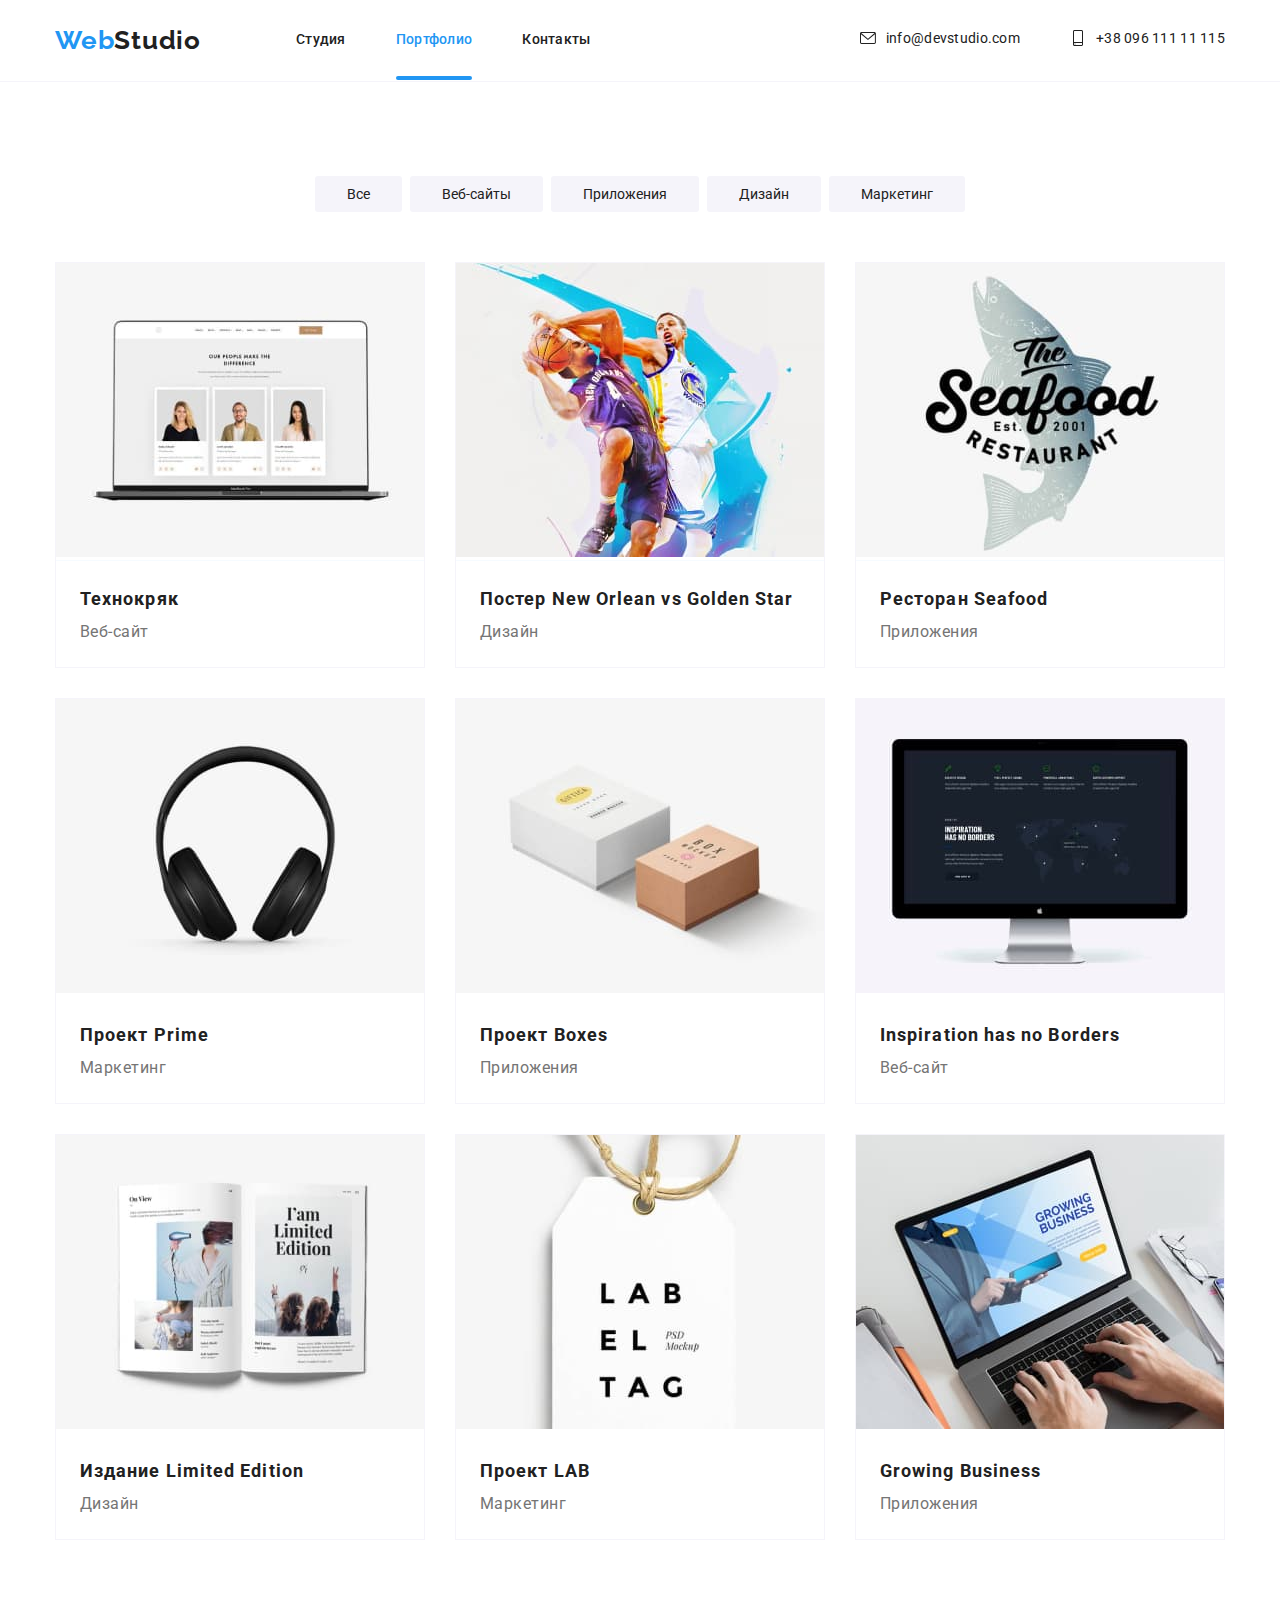
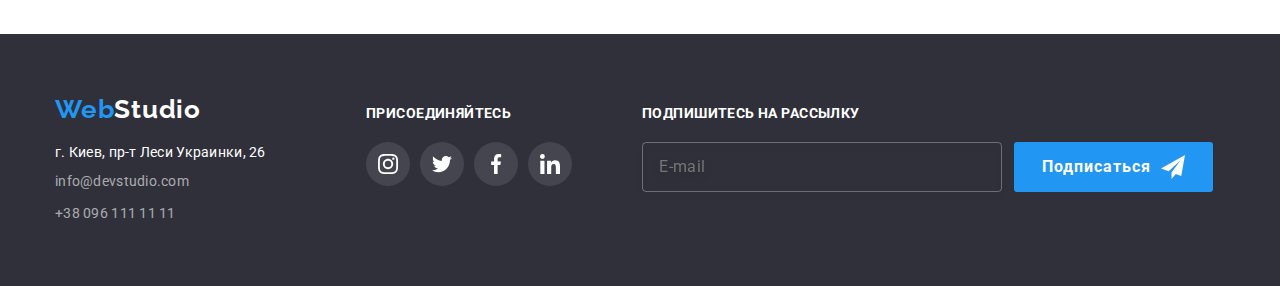
==== portfolio.html @ bee02acd "init" ====
<!DOCTYPE html>
<html lang="ru">
<head>
    <meta http-equiv="X-UA-Compatible" content="IE=edge,chrome=1">
    <meta charset="UTF-8">
    <title>Portfolio</title>
    <link href="https://fonts.googleapis.com/css2?family=Raleway:wght@700&family=Roboto:wght@400;500;700;900&display=swap"
          rel="stylesheet"
    >
    <link rel="stylesheet" href="./css/main.min.css">
</head>
<body>
<header class="header">
    <div class="container flexbox">
        <a href="index.html" class="link logo-link">
            <span class="logo"><span class="blue">Web</span>Studio</span>
        </a>
        <nav class="nav">
            <ul class="list menu">
                <li class="menu-item">
                    <a class="link menu-item-link" href="index.html">
                        Студия
                    </a>
                </li>
                <li class="menu-item active">
                    <a class="link menu-item-link" href="portfolio.html">
                        Портфолио
                    </a>
                </li>
                <li class="menu-item">
                    <a class="link menu-item-link" href="#contacts">
                        Контакты
                    </a>
                </li>
            </ul> <!-- End nav menu -->
        </nav>
        <ul class="list contacts">
            <li class="contacts-item">
                <a class="link contacts-item-link"
                   href="mailto:info@devstudio.com"
                >
                    <svg class="contact-icon">
                        <use href="./images/sprite.svg#envelope"></use>
                    </svg>
                    info@devstudio.com
                </a>
            </li>
            <li class="contacts-item">
                <a class="link contacts-item-link"
                   href="tel:+380961111111"
                >
                    <svg class="contact-icon">
                        <use href="./images/sprite.svg#smartphone"></use>
                    </svg>
                    +38 096 111 11 115
                </a>
            </li>
        </ul> <!-- End nav contacts -->
    </div>
</header>

<main class="content">
    <section class="section gallery">
        <div class="container">
            <h1 class="hidden">Gallery</h1>
            <ul class="list flexbox categories-nav">
                <li class="category-nav-item">
                    <button type="button"
                            class="btn category-nav-btn">
                        Все
                    </button>
                </li>
                <li class="category-nav-item">
                    <button type="button"
                            class="btn category-nav-btn">
                        Веб-сайты
                    </button>
                </li>
                <li class="category-nav-item">
                    <button type="button"
                            class="btn category-nav-btn">
                        Приложения
                    </button>
                </li>
                <li class="category-nav-item">
                    <button type="button"
                            class="btn category-nav-btn">
                        Дизайн
                    </button>
                </li>
                <li class="category-nav-item">
                    <button type="button"
                            class="btn category-nav-btn">
                        Маркетинг
                    </button>
                </li>
            </ul>
            <ul class="list grid category-list">
                <li class="grid-item category-card">
                    <a href="#" class="link">
                        <div class="card-thumb">
                            <img src="./images/category-1.jpg" alt="Category 1">
                            <div class="overlay">
                                <p class="category-card-description">Lorem ipsum dolor sit amet, consectetur adipisicing
                                    elit. Ad beatae consectetur consequuntur, dolore illum ipsum iusto labore,
                                    laboriosam magnam natus nulla numquam quae quisquam similique sint sunt tempore.
                                    Eos, quasi. Lorem ipsum dolor sit amet, consectetur adipisicing elit. Accusamus
                                    blanditiis deleniti ducimus eaque id illum in ipsum maiores quis quisquam.</p>
                            </div>
                        </div>
                        <div class="category-card-content">
                            <h2 class="card-title">Технокряк</h2>
                            <p class="card-category-name">Веб-сайт</p>
                        </div>
                    </a>
                </li>
                <li class="grid-item category-card">
                    <a href="#" class="link">
                        <div class="card-thumb">
                            <img src="./images/category-2.jpg" alt="Category 2">
                            <div class="overlay">
                                <p class="category-card-description">Lorem ipsum dolor sit amet, consectetur adipisicing
                                    elit. Ad beatae consectetur consequuntur, dolore illum ipsum iusto labore,
                                    laboriosam magnam natus nulla numquam quae quisquam similique sint sunt tempore.
                                    Eos, quasi. Lorem ipsum dolor sit amet, consectetur adipisicing elit. Accusamus
                                    blanditiis deleniti ducimus eaque id illum in ipsum maiores quis quisquam.</p>
                            </div>
                        </div>
                        <div class="category-card-content">
                            <h2 class="card-title">Постер New Orlean vs Golden Star</h2>
                            <p class="card-category-name">Дизайн</p>
                        </div>
                    </a>
                </li>
                <li class="grid-item category-card">
                    <a href="#" class="link">
                        <div class="card-thumb">
                            <img src="./images/category-3.jpg" alt="Category 3">
                            <div class="overlay">
                                <p class="category-card-description">Lorem ipsum dolor sit amet, consectetur adipisicing
                                    elit. Ad beatae consectetur consequuntur, dolore illum ipsum iusto labore,
                                    laboriosam magnam natus nulla numquam quae quisquam similique sint sunt tempore.
                                    Eos, quasi. Lorem ipsum dolor sit amet, consectetur adipisicing elit. Accusamus
                                    blanditiis deleniti ducimus eaque id illum in ipsum maiores quis quisquam.</p>
                            </div>
                        </div>
                        <div class="category-card-content">
                            <h2 class="card-title">Ресторан Seafood</h2>
                            <p class="card-category-name">Приложения</p>
                        </div>
                    </a>
                </li>
                <li class="grid-item category-card">
                    <a href="#" class="link">
                        <div class="card-thumb">
                            <img src="./images/category-4.jpg" alt="Category 4">
                            <div class="overlay">
                                <p class="category-card-description">Lorem ipsum dolor sit amet, consectetur adipisicing
                                    elit. Ad beatae consectetur consequuntur, dolore illum ipsum iusto labore,
                                    laboriosam magnam natus nulla numquam quae quisquam similique sint sunt tempore.
                                    Eos, quasi. Lorem ipsum dolor sit amet, consectetur adipisicing elit. Accusamus
                                    blanditiis deleniti ducimus eaque id illum in ipsum maiores quis quisquam.</p>
                            </div>
                        </div>
                        <div class="category-card-content">
                            <h2 class="card-title">Проект Prime</h2>
                            <p class="card-category-name">Маркетинг</p>
                        </div>
                    </a>
                </li>
                <li class="grid-item category-card">
                    <a href="#" class="link">
                        <div class="card-thumb">
                            <img src="./images/category-5.jpg" alt="Category 5">
                            <div class="overlay">
                                <p class="category-card-description">Lorem ipsum dolor sit amet, consectetur adipisicing
                                    elit. Ad beatae consectetur consequuntur, dolore illum ipsum iusto labore,
                                    laboriosam magnam natus nulla numquam quae quisquam similique sint sunt tempore.
                                    Eos, quasi. Lorem ipsum dolor sit amet, consectetur adipisicing elit. Accusamus
                                    blanditiis deleniti ducimus eaque id illum in ipsum maiores quis quisquam.</p>
                            </div>
                        </div>
                        <div class="category-card-content">
                            <h2 class="card-title">Проект Boxes</h2>
                            <p class="card-category-name">Приложения</p>
                        </div>
                    </a>
                </li>
                <li class="grid-item category-card">
                    <a href="#" class="link">
                        <div class="card-thumb">
                            <img src="./images/category-6.jpg" alt="Category 6">
                            <div class="overlay">
                                <p class="category-card-description">Lorem ipsum dolor sit amet, consectetur adipisicing
                                    elit. Ad beatae consectetur consequuntur, dolore illum ipsum iusto labore,
                                    laboriosam magnam natus nulla numquam quae quisquam similique sint sunt tempore.
                                    Eos, quasi. Lorem ipsum dolor sit amet, consectetur adipisicing elit. Accusamus
                                    blanditiis deleniti ducimus eaque id illum in ipsum maiores quis quisquam.</p>
                            </div>
                        </div>
                        <div class="category-card-content">
                            <h2 class="card-title">Inspiration has no Borders</h2>
                            <p class="card-category-name">Веб-сайт</p>
                        </div>
                    </a>
                </li>
                <li class="grid-item category-card">
                    <a href="#" class="link">
                        <div class="card-thumb">
                            <img src="./images/category-7.jpg" alt="Category 7">
                            <div class="overlay">
                                <p class="category-card-description">Lorem ipsum dolor sit amet, consectetur adipisicing
                                    elit. Ad beatae consectetur consequuntur, dolore illum ipsum iusto labore,
                                    laboriosam magnam natus nulla numquam quae quisquam similique sint sunt tempore.
                                    Eos, quasi. Lorem ipsum dolor sit amet, consectetur adipisicing elit. Accusamus
                                    blanditiis deleniti ducimus eaque id illum in ipsum maiores quis quisquam.</p>
                            </div>
                        </div>
                        <div class="category-card-content">
                            <h2 class="card-title">Издание Limited Edition</h2>
                            <p class="card-category-name">Дизайн</p>
                        </div>
                    </a>
                </li>
                <li class="grid-item category-card">
                    <a href="#" class="link">
                        <div class="card-thumb">
                            <img src="./images/category-8.jpg" alt="Category 8">
                            <div class="overlay">
                                <p class="category-card-description">Lorem ipsum dolor sit amet, consectetur adipisicing
                                    elit. Ad beatae consectetur consequuntur, dolore illum ipsum iusto labore,
                                    laboriosam magnam natus nulla numquam quae quisquam similique sint sunt tempore.
                                    Eos, quasi. Lorem ipsum dolor sit amet, consectetur adipisicing elit. Accusamus
                                    blanditiis deleniti ducimus eaque id illum in ipsum maiores quis quisquam.</p>
                            </div>
                        </div>
                        <div class="category-card-content">
                            <h2 class="card-title">Проект LAB</h2>
                            <p class="card-category-name">Маркетинг</p>
                        </div>
                    </a>
                </li>
                <li class="grid-item category-card">
                    <a href="#" class="link">
                        <div class="card-thumb">
                            <img src="./images/category-9.jpg" alt="Category 9">
                            <div class="overlay">
                                <p class="category-card-description">Lorem ipsum dolor sit amet, consectetur adipisicing
                                    elit. Ad beatae consectetur consequuntur, dolore illum ipsum iusto labore,
                                    laboriosam magnam natus nulla numquam quae quisquam similique sint sunt tempore.
                                    Eos, quasi. Lorem ipsum dolor sit amet, consectetur adipisicing elit. Accusamus
                                    blanditiis deleniti ducimus eaque id illum in ipsum maiores quis quisquam.</p>
                            </div>
                        </div>
                        <div class="category-card-content">
                            <h2 class="card-title">Growing Business</h2>
                            <p class="card-category-name">Приложения</p>
                        </div>
                    </a>
                </li>
            </ul>
        </div>
    </section>
</main>

<footer class="footer">
    <div class="container">
        <ul class="list footer-blocks">
            <li class="footer-block-item">
                <a href="index.html" class="link logo-link">
                    <span class="logo"><span class="blue">Web</span>Studio</span>
                </a>
                <address class="contacts-info" id="contacts">
                    <p class="contact-info-address">
                        <a class="link" target="_blank" href="https://goo.gl/maps/kAQHQV87yM3aP56k6">г. Киев, пр-т Леси
                            Украинки, 26</a></p>
                    <ul class="list contacts">
                        <li class="contacts-item">
                            <a class="link contacts-item-link"
                               href="mailto:info@devstudio.com"
                            >
                                info@devstudio.com
                            </a>
                        </li>
                        <li class="contacts-item">
                            <a class="link contacts-item-link"
                               href="tel:+380961111111"
                            >
                                +38 096 111 11 11
                            </a>
                        </li>
                    </ul>
                </address>
            </li>
            <li class="footer-block-item">
                <h2 class="footer-social-title">Присоединяйтесь</h2>
                <ul class="list socials">
                    <li class="social-item">
                        <a class="link social-link"
                           href="https://www.instagram.com/"
                           target="_blank">
                            <svg class="social-icon">
                                <use href="./images/sprite.svg#instagram"></use>
                            </svg>
                        </a>
                    </li>
                    <li class="social-item">
                        <a class="link social-link"
                           href="https://twitter.com/"
                           target="_blank">
                            <svg class="social-icon">
                                <use href="./images/sprite.svg#twitter"></use>
                            </svg>
                        </a>
                    </li>
                    <li class="social-item">
                        <a class="link social-link"
                           href="https://www.facebook.com/"
                           target="_blank">
                            <svg class="social-icon">
                                <use href="./images/sprite.svg#facebook"></use>
                            </svg>
                        </a>
                    </li>
                    <li class="social-item">
                        <a class="link social-link"
                           href="http://linkedin.com/"
                           target="_blank">
                            <svg class="social-icon">
                                <use href="./images/sprite.svg#linkedin"></use>
                            </svg>
                        </a>
                    </li>
                </ul>
            </li>
            <li class="footer-block-item">
                <h2 class="footer-social-title">Подпишитесь на рассылку</h2>
                <form class="subscribe-form flexbox">
                    <input type="email"
                           name="email"
                           placeholder="E-mail"
                           class="input"
                    >
                    <button type="submit" class="btn flexbox subscribe-btn">
                        <span class="btn-label">Подписаться</span>
                        <svg class="btn-icon">
                            <use href="./images/sprite.svg#send"></use>
                        </svg>
                    </button>
                </form>
            </li>
        </ul>
    </div>
</footer>
<script src="./js/modal.js"></script>
</body>
</html>
---- css/main.min.css ----
/*! modern-normalize v1.0.0 | MIT License | https://github.com/sindresorhus/modern-normalize */*,*::before,*::after{box-sizing:border-box}:root{-moz-tab-size:4;tab-size:4}html{line-height:1.15;-webkit-text-size-adjust:100%}body{margin:0}body{font-family:system-ui,-apple-system,"Segoe UI",Roboto,Helvetica,Arial,sans-serif,"Apple Color Emoji","Segoe UI Emoji"}hr{height:0;color:inherit}abbr[title]{text-decoration:underline dotted}b,strong{font-weight:bolder}code,kbd,samp,pre{font-family:ui-monospace,SFMono-Regular,Consolas,"Liberation Mono",Menlo,monospace;font-size:1em}small{font-size:80%}sub,sup{font-size:75%;line-height:0;position:relative;vertical-align:baseline}sub{bottom:-0.25em}sup{top:-0.5em}table{text-indent:0;border-color:inherit}button,input,optgroup,select,textarea{font-family:inherit;font-size:100%;line-height:1.15;margin:0}button,select{text-transform:none}button,[type=button],[type=reset],[type=submit]{-webkit-appearance:button}::-moz-focus-inner{border-style:none;padding:0}:-moz-focusring{outline:1px dotted ButtonText}:-moz-ui-invalid{box-shadow:none}legend{padding:0}progress{vertical-align:baseline}::-webkit-inner-spin-button,::-webkit-outer-spin-button{height:auto}[type=search]{-webkit-appearance:textfield;outline-offset:-2px}::-webkit-search-decoration{-webkit-appearance:none}::-webkit-file-upload-button{-webkit-appearance:button;font:inherit}summary{display:list-item}:focus{outline:transparent}body{font-family:"Roboto",sans-serif;font-size:14px;font-weight:400;letter-spacing:.02em;line-height:1.14;color:#212121;background-color:#fff}p{color:#757575;margin:0}h1,h2,h3,p{padding-top:0;margin:0}h3{font-weight:500;font-size:16px;line-height:1.19}.container{width:1200px;margin:0 auto;padding:0 15px}.flexbox{display:flex;align-items:center}.list{list-style:none;margin:0;padding:0}.hidden{position:absolute !important;clip:rect(1px 1px 1px 1px);clip:rect(1px, 1px, 1px, 1px);padding:0 !important;border:0 !important;height:1px !important;width:1px !important;overflow:hidden}.grid{display:flex;flex-wrap:wrap;margin-left:-30px;margin-top:-30px}.grid-item{margin-left:30px;margin-top:30px}.link{color:inherit;text-decoration:none;transition:color 250ms cubic-bezier(0.4, 0, 0.2, 1),background-color 250ms cubic-bezier(0.4, 0, 0.2, 1),border 250ms cubic-bezier(0.4, 0, 0.2, 1)}.link:hover,.link:focus,.blue{color:#2196f3}.btn{color:#fff;background-color:#2196f3;border:none;border-radius:3px;cursor:pointer;padding:10px 32px;transition:color 250ms cubic-bezier(0.4, 0, 0.2, 1),background-color 250ms cubic-bezier(0.4, 0, 0.2, 1)}.btn:hover,.btn:focus{color:#2196f3;background-color:#fff}.section{padding:94px 0}.section-title{font-weight:700;font-size:36px;line-height:1.7;text-align:center;margin-bottom:50px}.header{padding:25px 0;border-bottom:1px solid #f5f4fa}.header .contacts{display:inline-flex}.contacts-item:not(:last-child){margin-right:50px}.contacts-item-link{display:inline-flex;align-items:center}.contact-icon{width:16px;height:16px;margin-right:10px;fill:currentColor}.nav{margin-right:auto}.menu{display:inline-flex}.menu-item:not(:last-child){margin-right:50px}.menu-item .menu-item-link{font-weight:500}.menu-item.active .menu-item-link,.menu-item .menu-item-link:hover,.menu-item .menu-item-link:focus{color:#2196f3}.menu-item.active{position:relative}.menu-item.active:after{content:"";width:100%;height:4px;border-radius:2px;background-color:#2196f3;position:absolute;bottom:-32px;left:0}.socials{display:inline-flex;justify-content:center}.social-link{width:44px;height:44px;display:inline-flex;border-radius:50%;color:#afb1b8}.social-link:hover,.social-link:focus{background-color:#2196f3;color:#fff}.social-item:not(:last-child){margin-right:10px}.social-icon{width:20px;height:20px;margin:auto;fill:currentColor}.blue{color:#2196f3;transition:color 250ms cubic-bezier(0.4, 0, 0.2, 1)}.logo-link{font-family:"Raleway",sans-serif;font-weight:bold;font-size:26px;line-height:1.19;letter-spacing:.03em;margin-right:95px}.logo-link:hover .blue,.logo-link:focus .blue{color:#212121}.intro{background:#2f303a;background-image:linear-gradient(rgba(47, 48, 58, 0.4), rgba(47, 48, 58, 0.4)),url("../images/bg-intro.jpg");background-position:center;background-repeat:no-repeat;background-size:cover}.intro-content{width:700px;text-align:center;margin:0 auto;padding:200px 0}.intro-title{font-weight:900;font-size:44px;line-height:1.36;color:#fff;text-align:center;letter-spacing:.06em;text-transform:uppercase}.intro-btn{font-weight:700;font-size:16px;line-height:1.87;text-align:center;letter-spacing:.06em}.gains{padding-bottom:0}.gain-title{text-transform:uppercase;margin-bottom:10px}.gain-description{line-height:1.71;letter-spacing:.03em}.gain-item{width:calc(100% / 4 - 30px)}.gain-icon-thumb{display:flex;margin-right:10px;height:120px;background-color:#f5f4fa;border-radius:4px;margin-bottom:30px}.gain-icon{width:70px;height:70px;margin:auto}.service-item{width:calc(100% / 3 - 30px)}.service-item__link{position:relative;display:inline-flex}.service-description{font-size:14px;line-height:1.14;text-align:center;letter-spacing:.03em;text-transform:uppercase;font-weight:700;padding:27px 0;position:absolute;bottom:0;left:0;width:100%;background-color:rgba(47,48,58,.8);color:#fff}.team{background-color:#f5f4fa}.team-item-description{font-size:16px;margin-bottom:16px}.team-item{width:calc(100% / 4 - 30px);text-align:center;background-color:#fff;border-radius:0 0 4px 4px;display:flex;flex-direction:column;justify-content:space-between;box-shadow:0 1px 3px rgba(0,0,0,.12),0 1px 1px rgba(0,0,0,.14),0 2px 1px rgba(0,0,0,.2)}.team .team-item-name{margin-bottom:10px}.team .team-item-content{padding:30px 0}.category-nav-btn{color:#212121;background-color:#f5f4fa}.category-nav-btn:hover,.category-nav-btn:focus{color:#fff;background-color:#2196f3}.category-card{width:calc(100% / 3 - 30px);border:1px solid #f5f4fa;display:flex;flex-direction:column;justify-content:flex-end;transition:box-shadow 250ms cubic-bezier(0.4, 0, 0.2, 1)}.category-card:hover,.category-card:focus{box-shadow:0 1px 1px rgba(0,0,0,.12),0 4px 4px rgba(0,0,0,.06),1px 4px 6px rgba(0,0,0,.16)}.category-card:hover .overlay,.category-card:focus .overlay{transform:translateY(0)}.card-title{font-size:18px;line-height:2;letter-spacing:.06em}.card-category-name{font-size:16px;line-height:1.87;letter-spacing:.03em}.categories-nav{margin-bottom:50px;justify-content:center}.category-nav-item:not(:last-child){margin-right:8px}.category-card-content{padding:20px 24px}.card-thumb{position:relative;overflow:hidden}.overlay{position:absolute;top:0;left:0;width:100%;height:100%;background-color:rgba(33,150,243,.9);padding:63px 24px;transform:translateY(100%);transition:transform 250ms cubic-bezier(0.4, 0, 0.2, 1)}.category-card-description{width:100%;height:100%;font-size:18px;line-height:1.56;letter-spacing:.03em;color:#fff;overflow:hidden}.client-item{width:calc(100% / 6 - 30px)}.client-item-link{border:1px solid #afb1b8;border-radius:4px;display:flex;height:90px;padding:20px 0;color:#afb1b8}.client-item-link:hover,.client-item-link:focus{border-color:#2196f3}.client-icon{fill:currentColor}.footer{color:#fff;background-color:#2f303a;padding:60px 0}.footer-blocks{display:flex}.footer-block-item:not(:last-child){margin-right:70px}.footer-social-title{font-weight:700;font-size:14px;line-height:1.14;letter-spacing:.03em;text-transform:uppercase;margin-bottom:20px;margin-top:12px}.footer .logo-link{margin-bottom:20px;display:inline-block}.footer .contact-info-address{color:inherit;margin-bottom:9px}.footer .contacts-item:not(:last-child){margin-bottom:9px}.footer .logo-link:hover .blue,.footer .logo-link:focus .blue{color:#fff}.footer .social-link{color:#fff;background-color:rgba(255,255,255,.1)}.footer .social-link:hover,.footer .social-link:focus{background-color:#2196f3}.footer .contacts-item-link{line-height:1.71;color:rgba(255,255,255,.6)}.footer .contacts-item-link:hover,.footer .contacts-item-link:focus{color:#2196f3}.contacts-info{font-style:normal}.backdrop{position:fixed;top:0;left:0;width:100%;height:100%;background-color:rgba(0,0,0,.2);transition:opacity 250ms}.backdrop.is-hidden{opacity:0;pointer-events:none}.backdrop.is-hidden .modal{transform:translate(-50%, -50%) scale(0.8)}.modal{position:absolute;top:50%;left:50%;transform:translate(-50%, -50%) scale(1);min-width:530px;min-height:580px;background-color:#fff;box-shadow:0 1px 3px rgba(0,0,0,.12),0 1px 1px rgba(0,0,0,.14),0 2px 1px rgba(0,0,0,.2);border-radius:4px;transition:transform 250ms cubic-bezier(0.4, 0, 0.2, 1)}.modal-close{display:flex;position:absolute;top:8px;right:8px;width:30px;height:30px;border-radius:50%;background-color:transparent;border:1px solid #afb1b8;cursor:pointer;color:#000;transition:color 250ms cubic-bezier(0.4, 0, 0.2, 1),background-color 250ms cubic-bezier(0.4, 0, 0.2, 1)}.modal-close:hover,.modal-close:focus{color:#fff;background-color:#2196f3}.icon-close{margin:auto;width:11px;height:11px;fill:currentColor}.btn-icon{fill:currentColor;width:24px;height:24px;margin-left:10px;font-size:16px;line-height:11.25;letter-spacing:.03em}.subscribe-form .input{width:360px;height:50px;padding:15px 16px;background-color:transparent;color:#fff;font-size:16px;line-height:1.25;letter-spacing:.03em;border:1px solid rgba(255,255,255,.3);filter:drop-shadow(0px 4px 4px rgba(0, 0, 0, 0.15));border-radius:4px}.subscribe-btn{padding:13px 28px;height:50px;margin-left:12px;font-size:16px;line-height:1.87;font-weight:700;letter-spacing:.06em}.input{transition:border 250ms cubic-bezier(0.4, 0, 0.2, 1)}.input:focus{border-color:#2196f3;border-radius:4px}.modal-body{padding:40px}.modal-title{font-weight:700;font-size:20px;line-height:1.15;text-align:center;letter-spacing:.03em;margin-bottom:12px}.field{display:flex;flex-direction:column;margin-bottom:10px}.input-icon-block{position:relative}.field-label{font-size:12px;line-height:1.16;letter-spacing:.01em;margin-bottom:4px}.field-input{font-size:14px;line-height:1.14;letter-spacing:.01em;border:1px solid rgba(33,33,33,.2);border-radius:4px;padding:12px 11px 12px 30px;height:40px;width:100%}.field-input:focus{border-color:#2196f3}.field-input:focus+.field-icon{fill:#2196f3}.field-icon{width:18px;height:18px;position:absolute;left:12px;top:50%;transform:translateY(-50%)}.field-textarea{width:100%;resize:none;height:120px;padding:16px 12px}.field-textarea::placeholder{font-size:12px;line-height:1.16;letter-spacing:.01em;color:rgba(117,117,117,.5)}.field-agree{flex-direction:row;align-items:center;justify-content:center;margin-bottom:40px}.field-checkbox{position:absolute;-webkit-appearance:none;-moz-appearance:none;appearance:none}.field-checkbox:checked+.check_box{background:url("../images/icon_check.svg");border:none}.field-checkbox:focus+.check_box{border-color:#2196f3}.field-checkbox:focus:checked+.check_box{border:2px solid #212121;background-origin:border-box}.check_box{width:16px;height:15px;border:2px solid #212121;border-radius:2px;margin-right:8px}.field-agree .field-label{margin:0;font-size:14px;line-height:1.71;letter-spacing:.03em}.link-agree{color:#2196f3;text-decoration:underline}.link-agree:hover,.link-agree:focus{color:#212121}.center{display:flex;justify-content:center}.btn-offer{box-shadow:0 4px 4px rgba(0,0,0,.15);border:1px solid #2196f3}/*# sourceMappingURL=main.min.css.map */
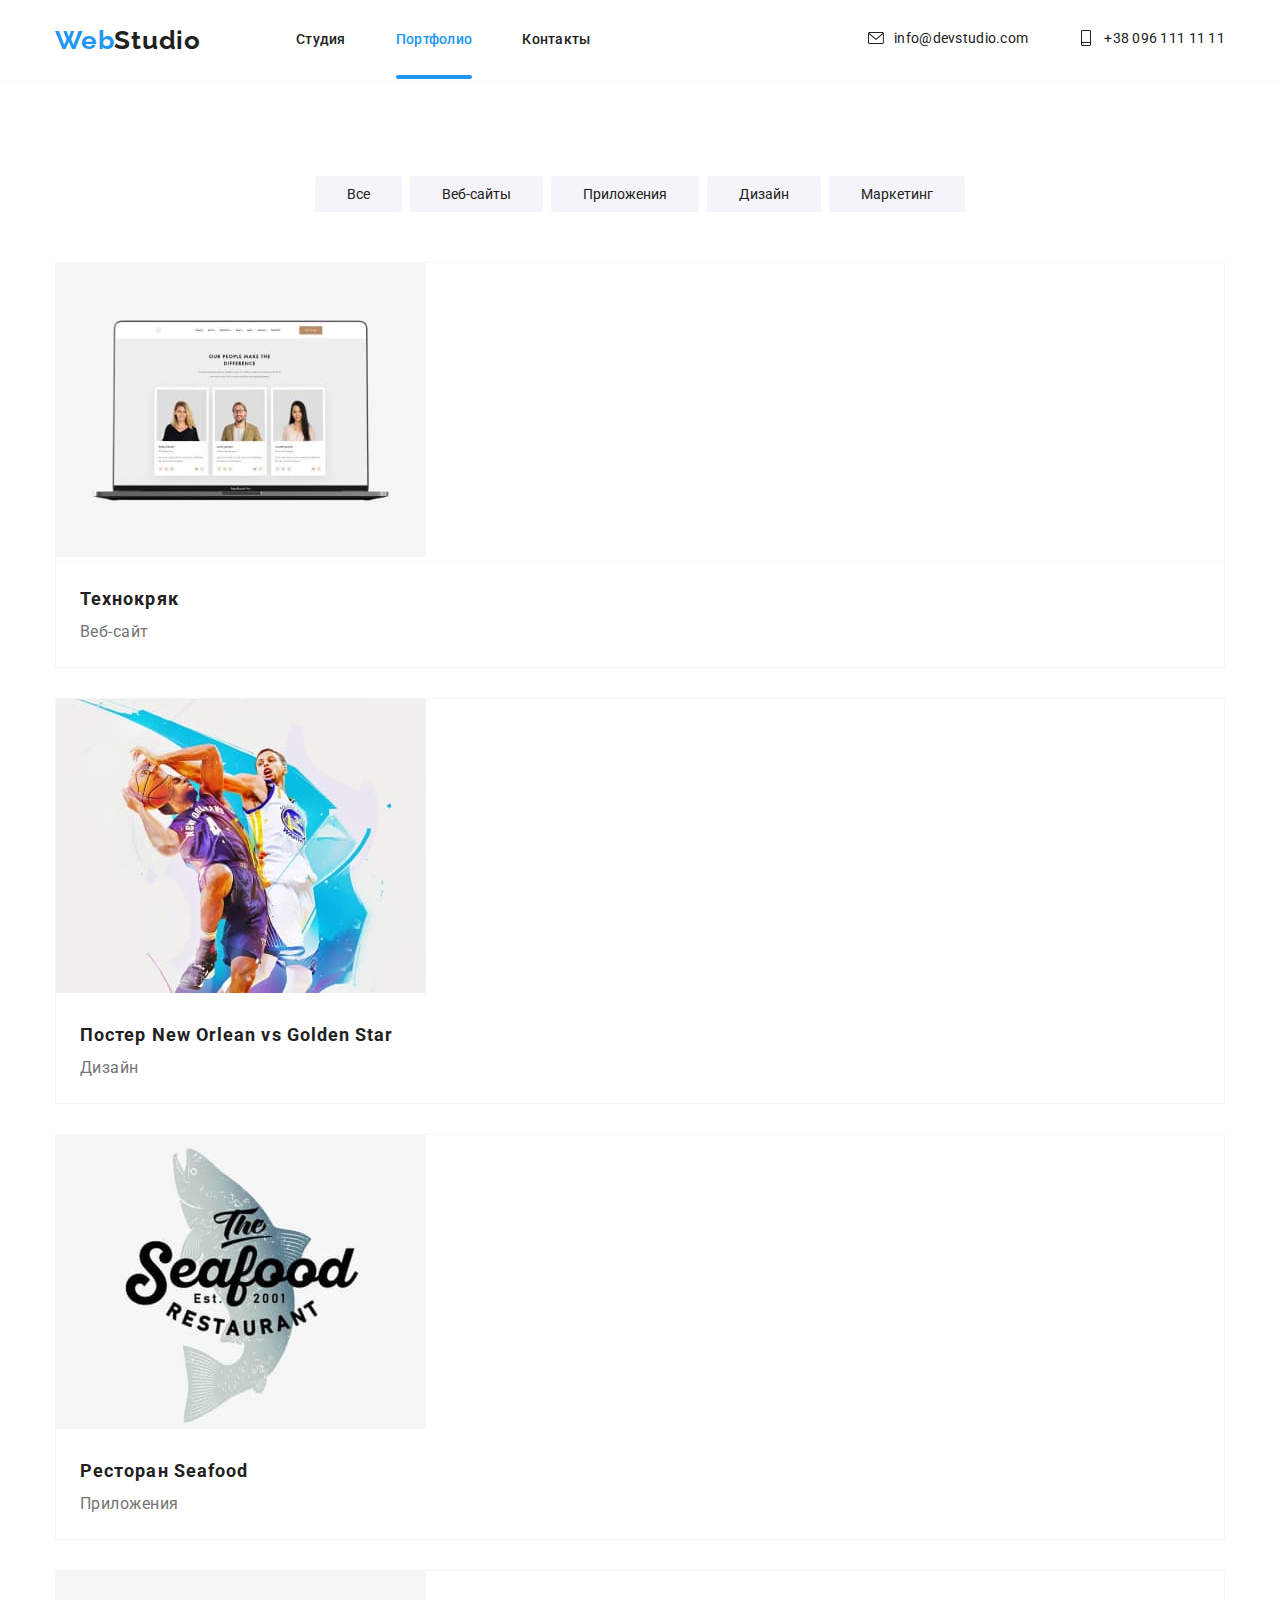
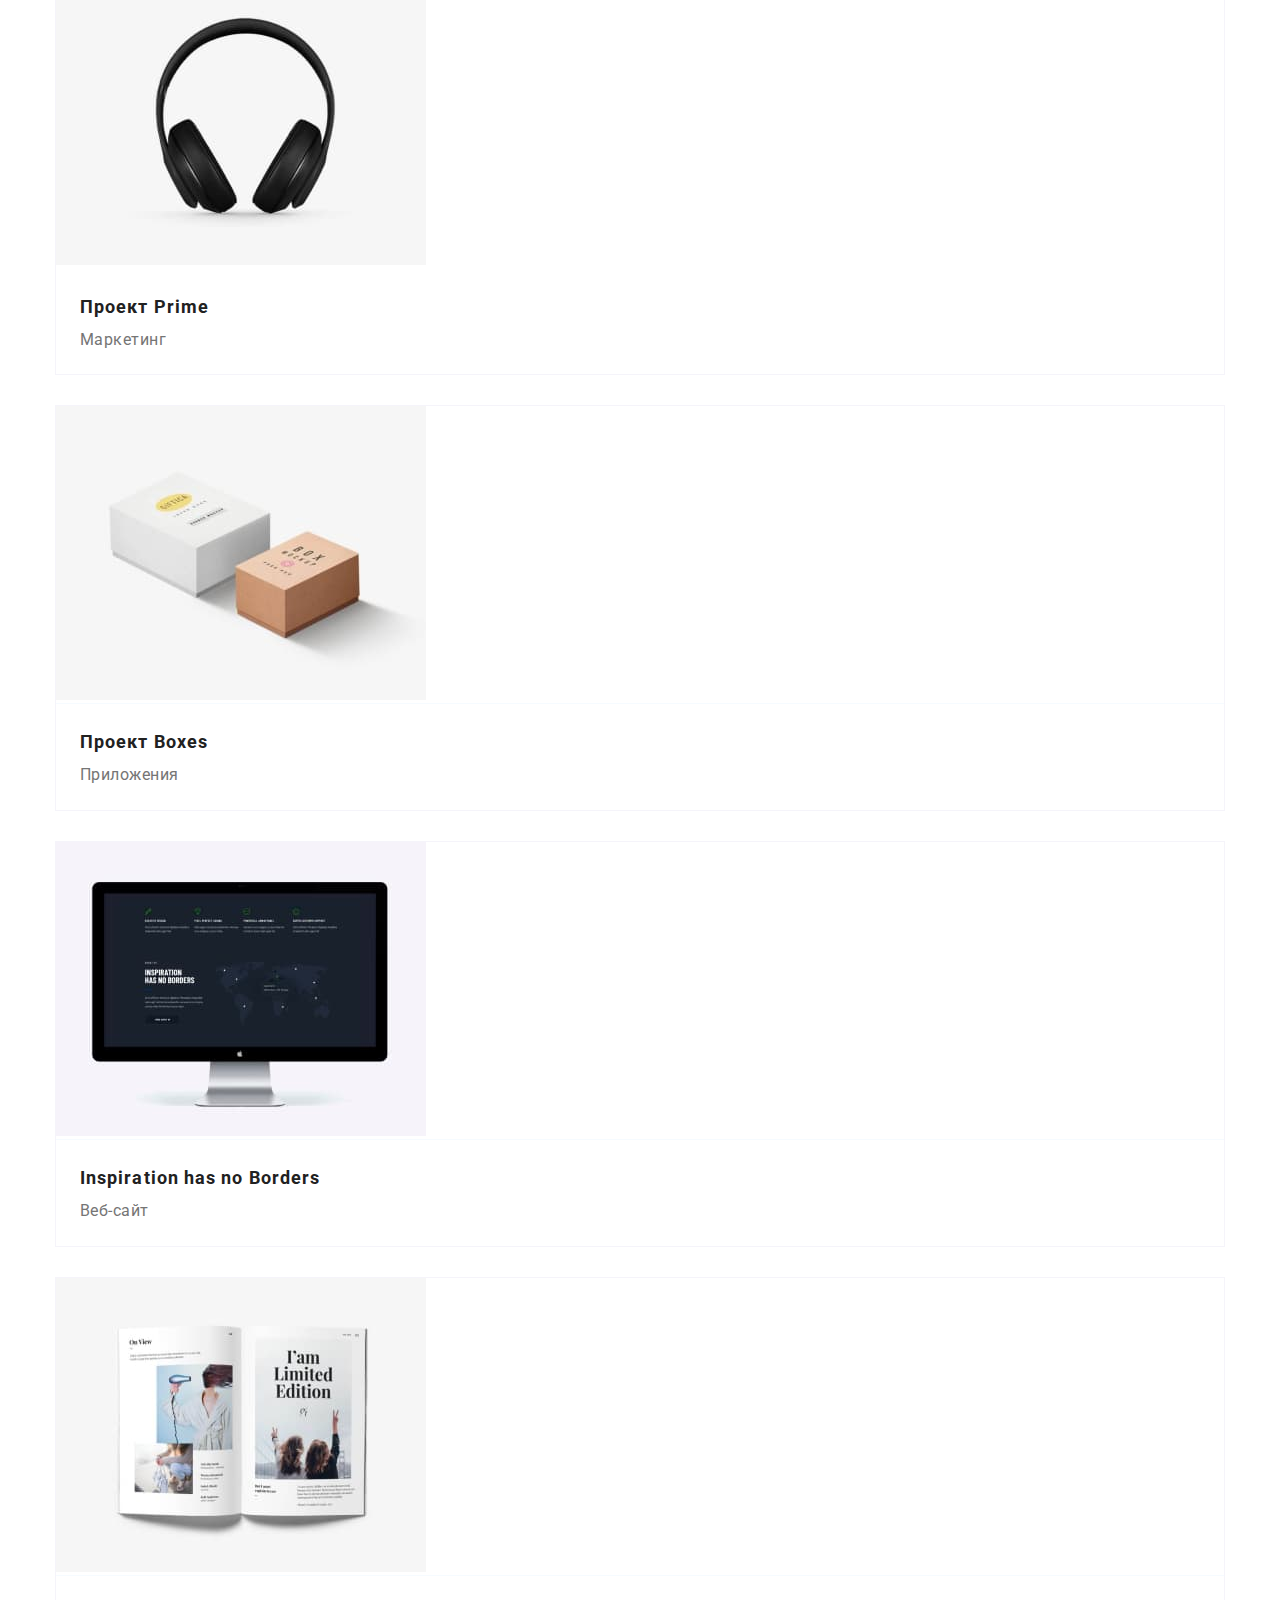
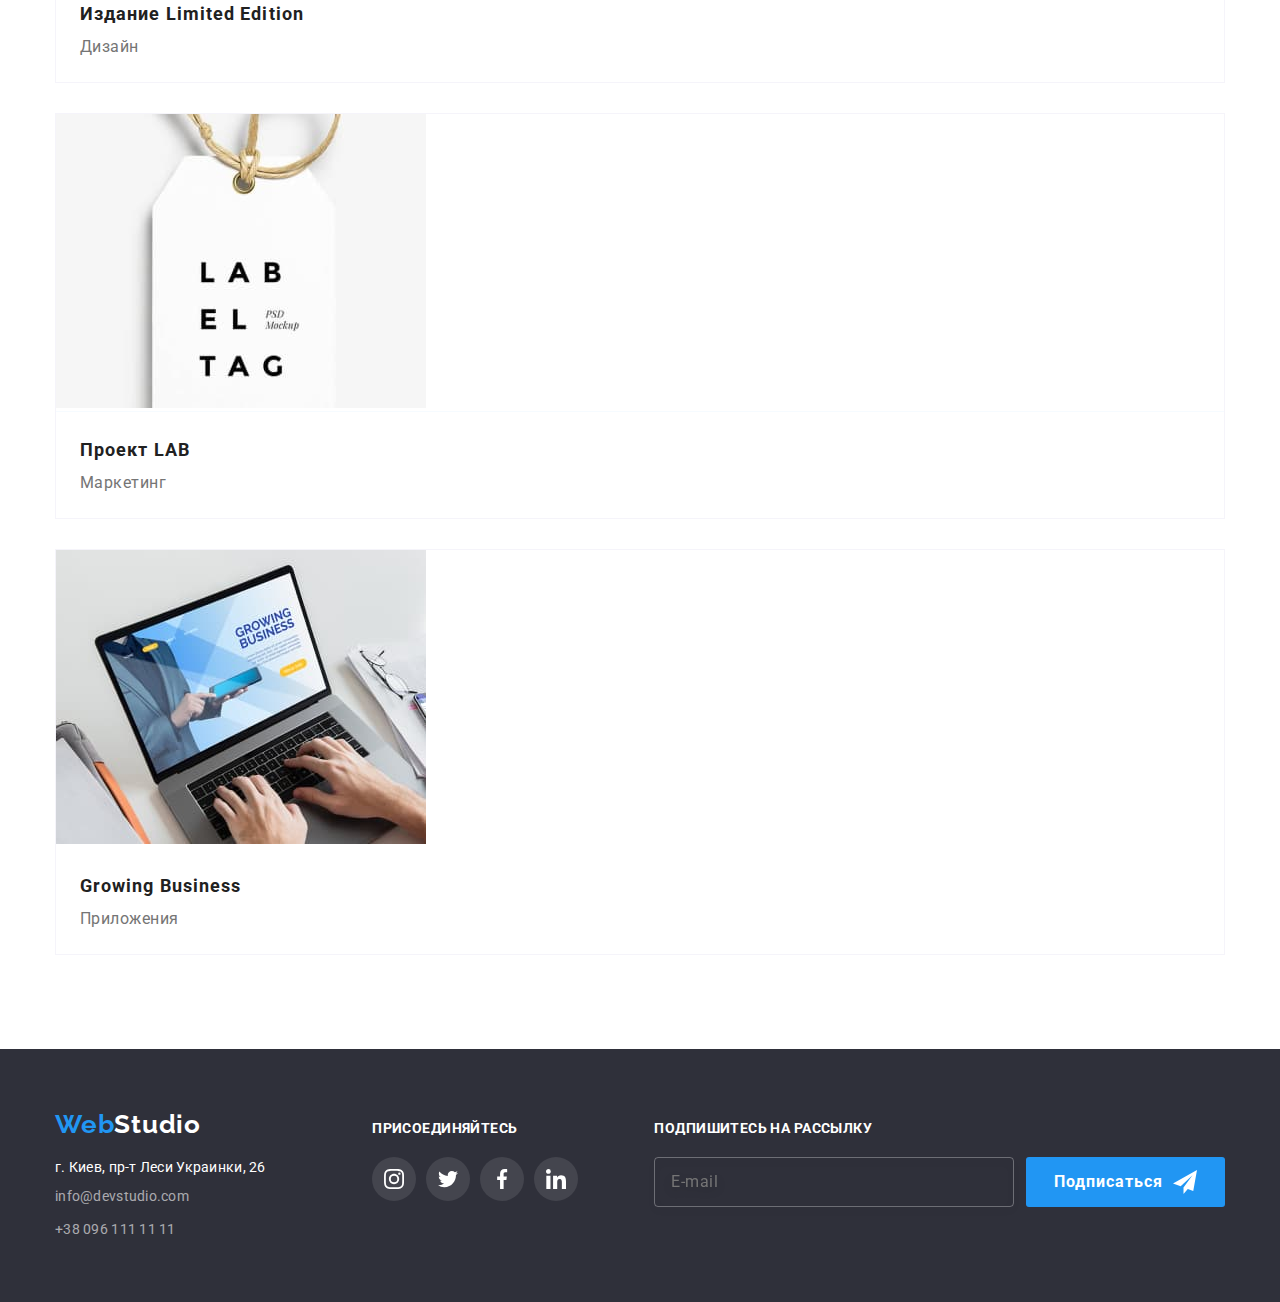
==== commit b27fded2: "adaptive" ====
--- a/portfolio.html
+++ b/portfolio.html
@@ -2,6 +2,7 @@
 <html lang="ru">
 <head>
     <meta http-equiv="X-UA-Compatible" content="IE=edge,chrome=1">
+    <meta name="viewport" content="width=device-width, initial-scale=1.0" />
     <meta charset="UTF-8">
     <title>Portfolio</title>
     <link href="https://fonts.googleapis.com/css2?family=Raleway:wght@700&family=Roboto:wght@400;500;700;900&display=swap"
@@ -15,47 +16,60 @@
         <a href="index.html" class="link logo-link">
             <span class="logo"><span class="blue">Web</span>Studio</span>
         </a>
-        <nav class="nav">
-            <ul class="list menu">
-                <li class="menu-item">
-                    <a class="link menu-item-link" href="index.html">
-                        Студия
-                    </a>
-                </li>
-                <li class="menu-item active">
-                    <a class="link menu-item-link" href="portfolio.html">
-                        Портфолио
-                    </a>
-                </li>
-                <li class="menu-item">
-                    <a class="link menu-item-link" href="#contacts">
-                        Контакты
-                    </a>
-                </li>
-            </ul> <!-- End nav menu -->
-        </nav>
-        <ul class="list contacts">
-            <li class="contacts-item">
-                <a class="link contacts-item-link"
-                   href="mailto:info@devstudio.com"
-                >
-                    <svg class="contact-icon">
-                        <use href="./images/sprite.svg#envelope"></use>
-                    </svg>
-                    info@devstudio.com
-                </a>
-            </li>
-            <li class="contacts-item">
-                <a class="link contacts-item-link"
-                   href="tel:+380961111111"
-                >
-                    <svg class="contact-icon">
-                        <use href="./images/sprite.svg#smartphone"></use>
-                    </svg>
-                    +38 096 111 11 115
-                </a>
-            </li>
-        </ul> <!-- End nav contacts -->
+        <button class="menu-button"
+                aria-controls="main-menu"
+                aria-label="Menu toggle"
+                aria-expanded="false"
+                data-menu-btn
+        >
+            <svg class="button-icons" width="40" height="40">
+                <use class="icon-menu-close" href="./images/sprite.svg#menu-close"></use>
+                <use class="icon-menu-burger" href="./images/sprite.svg#menu-burger"></use>
+            </svg>
+        </button>
+        <div class="main-menu" id="main-menu" data-menu-content>
+            <nav class="nav">
+                <ul class="list menu">
+                    <li class="menu-item">
+                        <a class="link menu-item-link" href="index.html">
+                            Студия
+                        </a>
+                    </li>
+                    <li class="menu-item active">
+                        <a class="link menu-item-link" href="portfolio.html">
+                            Портфолио
+                        </a>
+                    </li>
+                    <li class="menu-item">
+                        <a class="link menu-item-link" href="#contacts">
+                            Контакты
+                        </a>
+                    </li>
+                </ul> <!-- End nav menu -->
+            </nav>
+            <ul class="list contacts">
+                <li class="contacts-item">
+                    <a class="link contacts-item-link"
+                       href="mailto:info@devstudio.com"
+                    >
+                        <svg class="contact-icon">
+                            <use href="./images/sprite.svg#envelope"></use>
+                        </svg>
+                        info@devstudio.com
+                    </a>
+                </li>
+                <li class="contacts-item">
+                    <a class="link contacts-item-link"
+                       href="tel:+380961111111"
+                    >
+                        <svg class="contact-icon">
+                            <use href="./images/sprite.svg#smartphone"></use>
+                        </svg>
+                        +38 096 111 11 11
+                    </a>
+                </li>
+            </ul> <!-- End nav contacts -->
+        </div>
     </div>
 </header>
 
@@ -353,5 +367,6 @@
     </div>
 </footer>
 <script src="./js/modal.js"></script>
+<script src="./js/menu.js"></script>
 </body>
 </html>--- a/css/main.min.css
+++ b/css/main.min.css
@@ -1 +1 @@
-/*! modern-normalize v1.0.0 | MIT License | https://github.com/sindresorhus/modern-normalize */*,*::before,*::after{box-sizing:border-box}:root{-moz-tab-size:4;tab-size:4}html{line-height:1.15;-webkit-text-size-adjust:100%}body{margin:0}body{font-family:system-ui,-apple-system,"Segoe UI",Roboto,Helvetica,Arial,sans-serif,"Apple Color Emoji","Segoe UI Emoji"}hr{height:0;color:inherit}abbr[title]{text-decoration:underline dotted}b,strong{font-weight:bolder}code,kbd,samp,pre{font-family:ui-monospace,SFMono-Regular,Consolas,"Liberation Mono",Menlo,monospace;font-size:1em}small{font-size:80%}sub,sup{font-size:75%;line-height:0;position:relative;vertical-align:baseline}sub{bottom:-0.25em}sup{top:-0.5em}table{text-indent:0;border-color:inherit}button,input,optgroup,select,textarea{font-family:inherit;font-size:100%;line-height:1.15;margin:0}button,select{text-transform:none}button,[type=button],[type=reset],[type=submit]{-webkit-appearance:button}::-moz-focus-inner{border-style:none;padding:0}:-moz-focusring{outline:1px dotted ButtonText}:-moz-ui-invalid{box-shadow:none}legend{padding:0}progress{vertical-align:baseline}::-webkit-inner-spin-button,::-webkit-outer-spin-button{height:auto}[type=search]{-webkit-appearance:textfield;outline-offset:-2px}::-webkit-search-decoration{-webkit-appearance:none}::-webkit-file-upload-button{-webkit-appearance:button;font:inherit}summary{display:list-item}:focus{outline:transparent}body{font-family:"Roboto",sans-serif;font-size:14px;font-weight:400;letter-spacing:.02em;line-height:1.14;color:#212121;background-color:#fff}p{color:#757575;margin:0}h1,h2,h3,p{padding-top:0;margin:0}h3{font-weight:500;font-size:16px;line-height:1.19}.container{width:1200px;margin:0 auto;padding:0 15px}.flexbox{display:flex;align-items:center}.list{list-style:none;margin:0;padding:0}.hidden{position:absolute !important;clip:rect(1px 1px 1px 1px);clip:rect(1px, 1px, 1px, 1px);padding:0 !important;border:0 !important;height:1px !important;width:1px !important;overflow:hidden}.grid{display:flex;flex-wrap:wrap;margin-left:-30px;margin-top:-30px}.grid-item{margin-left:30px;margin-top:30px}.link{color:inherit;text-decoration:none;transition:color 250ms cubic-bezier(0.4, 0, 0.2, 1),background-color 250ms cubic-bezier(0.4, 0, 0.2, 1),border 250ms cubic-bezier(0.4, 0, 0.2, 1)}.link:hover,.link:focus,.blue{color:#2196f3}.btn{color:#fff;background-color:#2196f3;border:none;border-radius:3px;cursor:pointer;padding:10px 32px;transition:color 250ms cubic-bezier(0.4, 0, 0.2, 1),background-color 250ms cubic-bezier(0.4, 0, 0.2, 1)}.btn:hover,.btn:focus{color:#2196f3;background-color:#fff}.section{padding:94px 0}.section-title{font-weight:700;font-size:36px;line-height:1.7;text-align:center;margin-bottom:50px}.header{padding:25px 0;border-bottom:1px solid #f5f4fa}.header .contacts{display:inline-flex}.contacts-item:not(:last-child){margin-right:50px}.contacts-item-link{display:inline-flex;align-items:center}.contact-icon{width:16px;height:16px;margin-right:10px;fill:currentColor}.nav{margin-right:auto}.menu{display:inline-flex}.menu-item:not(:last-child){margin-right:50px}.menu-item .menu-item-link{font-weight:500}.menu-item.active .menu-item-link,.menu-item .menu-item-link:hover,.menu-item .menu-item-link:focus{color:#2196f3}.menu-item.active{position:relative}.menu-item.active:after{content:"";width:100%;height:4px;border-radius:2px;background-color:#2196f3;position:absolute;bottom:-32px;left:0}.socials{display:inline-flex;justify-content:center}.social-link{width:44px;height:44px;display:inline-flex;border-radius:50%;color:#afb1b8}.social-link:hover,.social-link:focus{background-color:#2196f3;color:#fff}.social-item:not(:last-child){margin-right:10px}.social-icon{width:20px;height:20px;margin:auto;fill:currentColor}.blue{color:#2196f3;transition:color 250ms cubic-bezier(0.4, 0, 0.2, 1)}.logo-link{font-family:"Raleway",sans-serif;font-weight:bold;font-size:26px;line-height:1.19;letter-spacing:.03em;margin-right:95px}.logo-link:hover .blue,.logo-link:focus .blue{color:#212121}.intro{background:#2f303a;background-image:linear-gradient(rgba(47, 48, 58, 0.4), rgba(47, 48, 58, 0.4)),url("../images/bg-intro.jpg");background-position:center;background-repeat:no-repeat;background-size:cover}.intro-content{width:700px;text-align:center;margin:0 auto;padding:200px 0}.intro-title{font-weight:900;font-size:44px;line-height:1.36;color:#fff;text-align:center;letter-spacing:.06em;text-transform:uppercase}.intro-btn{font-weight:700;font-size:16px;line-height:1.87;text-align:center;letter-spacing:.06em}.gains{padding-bottom:0}.gain-title{text-transform:uppercase;margin-bottom:10px}.gain-description{line-height:1.71;letter-spacing:.03em}.gain-item{width:calc(100% / 4 - 30px)}.gain-icon-thumb{display:flex;margin-right:10px;height:120px;background-color:#f5f4fa;border-radius:4px;margin-bottom:30px}.gain-icon{width:70px;height:70px;margin:auto}.service-item{width:calc(100% / 3 - 30px)}.service-item__link{position:relative;display:inline-flex}.service-description{font-size:14px;line-height:1.14;text-align:center;letter-spacing:.03em;text-transform:uppercase;font-weight:700;padding:27px 0;position:absolute;bottom:0;left:0;width:100%;background-color:rgba(47,48,58,.8);color:#fff}.team{background-color:#f5f4fa}.team-item-description{font-size:16px;margin-bottom:16px}.team-item{width:calc(100% / 4 - 30px);text-align:center;background-color:#fff;border-radius:0 0 4px 4px;display:flex;flex-direction:column;justify-content:space-between;box-shadow:0 1px 3px rgba(0,0,0,.12),0 1px 1px rgba(0,0,0,.14),0 2px 1px rgba(0,0,0,.2)}.team .team-item-name{margin-bottom:10px}.team .team-item-content{padding:30px 0}.category-nav-btn{color:#212121;background-color:#f5f4fa}.category-nav-btn:hover,.category-nav-btn:focus{color:#fff;background-color:#2196f3}.category-card{width:calc(100% / 3 - 30px);border:1px solid #f5f4fa;display:flex;flex-direction:column;justify-content:flex-end;transition:box-shadow 250ms cubic-bezier(0.4, 0, 0.2, 1)}.category-card:hover,.category-card:focus{box-shadow:0 1px 1px rgba(0,0,0,.12),0 4px 4px rgba(0,0,0,.06),1px 4px 6px rgba(0,0,0,.16)}.category-card:hover .overlay,.category-card:focus .overlay{transform:translateY(0)}.card-title{font-size:18px;line-height:2;letter-spacing:.06em}.card-category-name{font-size:16px;line-height:1.87;letter-spacing:.03em}.categories-nav{margin-bottom:50px;justify-content:center}.category-nav-item:not(:last-child){margin-right:8px}.category-card-content{padding:20px 24px}.card-thumb{position:relative;overflow:hidden}.overlay{position:absolute;top:0;left:0;width:100%;height:100%;background-color:rgba(33,150,243,.9);padding:63px 24px;transform:translateY(100%);transition:transform 250ms cubic-bezier(0.4, 0, 0.2, 1)}.category-card-description{width:100%;height:100%;font-size:18px;line-height:1.56;letter-spacing:.03em;color:#fff;overflow:hidden}.client-item{width:calc(100% / 6 - 30px)}.client-item-link{border:1px solid #afb1b8;border-radius:4px;display:flex;height:90px;padding:20px 0;color:#afb1b8}.client-item-link:hover,.client-item-link:focus{border-color:#2196f3}.client-icon{fill:currentColor}.footer{color:#fff;background-color:#2f303a;padding:60px 0}.footer-blocks{display:flex}.footer-block-item:not(:last-child){margin-right:70px}.footer-social-title{font-weight:700;font-size:14px;line-height:1.14;letter-spacing:.03em;text-transform:uppercase;margin-bottom:20px;margin-top:12px}.footer .logo-link{margin-bottom:20px;display:inline-block}.footer .contact-info-address{color:inherit;margin-bottom:9px}.footer .contacts-item:not(:last-child){margin-bottom:9px}.footer .logo-link:hover .blue,.footer .logo-link:focus .blue{color:#fff}.footer .social-link{color:#fff;background-color:rgba(255,255,255,.1)}.footer .social-link:hover,.footer .social-link:focus{background-color:#2196f3}.footer .contacts-item-link{line-height:1.71;color:rgba(255,255,255,.6)}.footer .contacts-item-link:hover,.footer .contacts-item-link:focus{color:#2196f3}.contacts-info{font-style:normal}.backdrop{position:fixed;top:0;left:0;width:100%;height:100%;background-color:rgba(0,0,0,.2);transition:opacity 250ms}.backdrop.is-hidden{opacity:0;pointer-events:none}.backdrop.is-hidden .modal{transform:translate(-50%, -50%) scale(0.8)}.modal{position:absolute;top:50%;left:50%;transform:translate(-50%, -50%) scale(1);min-width:530px;min-height:580px;background-color:#fff;box-shadow:0 1px 3px rgba(0,0,0,.12),0 1px 1px rgba(0,0,0,.14),0 2px 1px rgba(0,0,0,.2);border-radius:4px;transition:transform 250ms cubic-bezier(0.4, 0, 0.2, 1)}.modal-close{display:flex;position:absolute;top:8px;right:8px;width:30px;height:30px;border-radius:50%;background-color:transparent;border:1px solid #afb1b8;cursor:pointer;color:#000;transition:color 250ms cubic-bezier(0.4, 0, 0.2, 1),background-color 250ms cubic-bezier(0.4, 0, 0.2, 1)}.modal-close:hover,.modal-close:focus{color:#fff;background-color:#2196f3}.icon-close{margin:auto;width:11px;height:11px;fill:currentColor}.btn-icon{fill:currentColor;width:24px;height:24px;margin-left:10px;font-size:16px;line-height:11.25;letter-spacing:.03em}.subscribe-form .input{width:360px;height:50px;padding:15px 16px;background-color:transparent;color:#fff;font-size:16px;line-height:1.25;letter-spacing:.03em;border:1px solid rgba(255,255,255,.3);filter:drop-shadow(0px 4px 4px rgba(0, 0, 0, 0.15));border-radius:4px}.subscribe-btn{padding:13px 28px;height:50px;margin-left:12px;font-size:16px;line-height:1.87;font-weight:700;letter-spacing:.06em}.input{transition:border 250ms cubic-bezier(0.4, 0, 0.2, 1)}.input:focus{border-color:#2196f3;border-radius:4px}.modal-body{padding:40px}.modal-title{font-weight:700;font-size:20px;line-height:1.15;text-align:center;letter-spacing:.03em;margin-bottom:12px}.field{display:flex;flex-direction:column;margin-bottom:10px}.input-icon-block{position:relative}.field-label{font-size:12px;line-height:1.16;letter-spacing:.01em;margin-bottom:4px}.field-input{font-size:14px;line-height:1.14;letter-spacing:.01em;border:1px solid rgba(33,33,33,.2);border-radius:4px;padding:12px 11px 12px 30px;height:40px;width:100%}.field-input:focus{border-color:#2196f3}.field-input:focus+.field-icon{fill:#2196f3}.field-icon{width:18px;height:18px;position:absolute;left:12px;top:50%;transform:translateY(-50%)}.field-textarea{width:100%;resize:none;height:120px;padding:16px 12px}.field-textarea::placeholder{font-size:12px;line-height:1.16;letter-spacing:.01em;color:rgba(117,117,117,.5)}.field-agree{flex-direction:row;align-items:center;justify-content:center;margin-bottom:40px}.field-checkbox{position:absolute;-webkit-appearance:none;-moz-appearance:none;appearance:none}.field-checkbox:checked+.check_box{background:url("../images/icon_check.svg");border:none}.field-checkbox:focus+.check_box{border-color:#2196f3}.field-checkbox:focus:checked+.check_box{border:2px solid #212121;background-origin:border-box}.check_box{width:16px;height:15px;border:2px solid #212121;border-radius:2px;margin-right:8px}.field-agree .field-label{margin:0;font-size:14px;line-height:1.71;letter-spacing:.03em}.link-agree{color:#2196f3;text-decoration:underline}.link-agree:hover,.link-agree:focus{color:#212121}.center{display:flex;justify-content:center}.btn-offer{box-shadow:0 4px 4px rgba(0,0,0,.15);border:1px solid #2196f3}/*# sourceMappingURL=main.min.css.map */
+/*! modern-normalize v1.0.0 | MIT License | https://github.com/sindresorhus/modern-normalize */*,*::before,*::after{box-sizing:border-box}:root{-moz-tab-size:4;tab-size:4}html{line-height:1.15;-webkit-text-size-adjust:100%}body{margin:0}body{font-family:system-ui,-apple-system,"Segoe UI",Roboto,Helvetica,Arial,sans-serif,"Apple Color Emoji","Segoe UI Emoji"}hr{height:0;color:inherit}abbr[title]{text-decoration:underline dotted}b,strong{font-weight:bolder}code,kbd,samp,pre{font-family:ui-monospace,SFMono-Regular,Consolas,"Liberation Mono",Menlo,monospace;font-size:1em}small{font-size:80%}sub,sup{font-size:75%;line-height:0;position:relative;vertical-align:baseline}sub{bottom:-0.25em}sup{top:-0.5em}table{text-indent:0;border-color:inherit}button,input,optgroup,select,textarea{font-family:inherit;font-size:100%;line-height:1.15;margin:0}button,select{text-transform:none}button,[type=button],[type=reset],[type=submit]{-webkit-appearance:button}::-moz-focus-inner{border-style:none;padding:0}:-moz-focusring{outline:1px dotted ButtonText}:-moz-ui-invalid{box-shadow:none}legend{padding:0}progress{vertical-align:baseline}::-webkit-inner-spin-button,::-webkit-outer-spin-button{height:auto}[type=search]{-webkit-appearance:textfield;outline-offset:-2px}::-webkit-search-decoration{-webkit-appearance:none}::-webkit-file-upload-button{-webkit-appearance:button;font:inherit}summary{display:list-item}:focus{outline:transparent}body{font-family:"Roboto",sans-serif;font-size:14px;font-weight:400;letter-spacing:.02em;line-height:1.14;color:#212121;background-color:#fff}p{color:#757575;margin:0}h1,h2,h3,p{padding-top:0;margin:0}h3{font-weight:500;font-size:16px;line-height:1.19}img{max-width:100%;height:auto}.container{margin:0 auto;padding:0 15px}@media screen and (min-width: 480px){.container{width:480px}}@media screen and (min-width: 768px){.container{width:768px}}@media screen and (min-width: 1200px){.container{width:1200px;padding:0 15px}}.flexbox{display:flex;align-items:center}.list{list-style:none;margin:0;padding:0}.hidden{position:absolute !important;clip:rect(1px 1px 1px 1px);clip:rect(1px, 1px, 1px, 1px);padding:0 !important;border:0 !important;height:1px !important;width:1px !important;overflow:hidden}.grid{display:flex;flex-wrap:wrap;margin-left:-30px;margin-top:-30px}.grid-item{margin-left:30px;margin-top:30px}.link{color:inherit;text-decoration:none;transition:color 250ms cubic-bezier(0.4, 0, 0.2, 1),background-color 250ms cubic-bezier(0.4, 0, 0.2, 1),border 250ms cubic-bezier(0.4, 0, 0.2, 1)}.link:hover,.link:focus,.blue{color:#2196f3}.btn{color:#fff;background-color:#2196f3;border:none;border-radius:3px;cursor:pointer;padding:10px 32px;transition:color 250ms cubic-bezier(0.4, 0, 0.2, 1),background-color 250ms cubic-bezier(0.4, 0, 0.2, 1)}.btn:hover,.btn:focus{color:#2196f3;background-color:#fff}.section{padding:60px 0}@media screen and (min-width: 1200px){.section{padding:94px 0}}.section-title{font-weight:700;font-size:28px;line-height:1.18;text-align:center;margin-bottom:30px}@media screen and (min-width: 1200px){.section-title{font-size:36px;line-height:1.7;margin-bottom:50px}}.header{position:relative;border-bottom:1px solid #f5f4fa}@media screen and (max-width: 767px){.header{padding:16px 0}}@media screen and (min-width: 768px){.header{padding:25px 0}}@media screen and (min-width: 1200px){.header .contacts{display:inline-flex}}@media screen and (max-width: 767px){.contacts-item{display:block;text-align:center}.contacts-item:not(:last-child){margin-bottom:16px}}@media screen and (min-width: 1200px){.contacts-item:not(:last-child){margin-right:50px}}.contacts-item-link{display:inline-flex;align-items:center}.contact-icon{width:16px;height:16px;margin-right:10px;fill:currentColor}@media screen and (max-width: 767px){.menu{margin-bottom:60px}}@media screen and (min-width: 768px){.menu{display:inline-flex}}.menu-item{display:block;text-align:center}@media screen and (max-width: 767px){.menu-item:not(:last-child){margin-bottom:40px}}@media screen and (min-width: 768px){.menu-item:not(:last-child){margin-right:50px}}.menu-item .menu-item-link{font-weight:500;position:relative}.menu-item.active .menu-item-link,.menu-item .menu-item-link:hover,.menu-item .menu-item-link:focus{color:#2196f3}.menu-item.active{position:relative}.menu-item.active .menu-item-link:after{content:"";width:100%;height:4px;border-radius:2px;background-color:#2196f3;position:absolute;bottom:-12px;left:0}@media screen and (min-width: 768px){.menu-item.active .menu-item-link:after{bottom:-36px}}@media screen and (min-width: 1200px){.menu-item.active .menu-item-link:after{bottom:-32px}}@media screen and (max-width: 767px){.main-menu{display:none;position:absolute;top:calc(100% + 1px);left:0;width:100%;background-color:#fff;align-items:center;flex-direction:column;padding:60px 0;box-shadow:0 4px 8px rgba(0,0,0,.04),0 2px 4px rgba(0,0,0,.08),0 1px 3px rgba(0,0,0,.16);z-index:2}.main-menu.is-open{display:flex}}@media screen and (min-width: 768px){.main-menu{display:flex;justify-content:space-between;width:100%;align-items:center}}.menu-button{border:none;width:40px;height:40px;padding:0;margin:0;background:transparent}.menu-button .button-icons{fill:currentColor}.menu-button:hover,.menu-button:focus{color:#2196f3}@media screen and (max-width: 767px){.menu-button.is-open .icon-menu-burger,.menu-button .icon-menu-close{display:none}.menu-button.is-open .icon-menu-close{display:block}}@media screen and (min-width: 768px){.menu-button{display:none}}.socials{display:inline-flex;justify-content:center}.social-link{width:44px;height:44px;display:inline-flex;border-radius:50%;color:#afb1b8}.social-link:hover,.social-link:focus{background-color:#2196f3;color:#fff}.social-item:not(:last-child){margin-right:10px}.social-icon{width:20px;height:20px;margin:auto;fill:currentColor}.blue{color:#2196f3;transition:color 250ms cubic-bezier(0.4, 0, 0.2, 1)}.logo-link{font-family:"Raleway",sans-serif;font-weight:bold;font-size:24px;line-height:1.17;letter-spacing:.03em}.logo-link:hover .blue,.logo-link:focus .blue{color:#212121}@media screen and (max-width: 767px){.logo-link{margin-right:auto}}@media screen and (min-width: 768px){.logo-link{margin-right:88px}}@media screen and (min-width: 1200px){.logo-link{margin-right:95px;font-size:26px;line-height:1.19}}.intro{background:#2f303a;background-image:linear-gradient(rgba(47, 48, 58, 0.4), rgba(47, 48, 58, 0.4)),url("../images/bg-intro.jpg");background-position:center;background-repeat:no-repeat;background-size:cover}.intro-content{text-align:center;margin:0 auto;padding:118px 0}@media screen and (min-width: 1200px){.intro-content{padding:200px 0;width:700px}}.intro-title{font-weight:900;font-size:26px;line-height:1.62;color:#fff;text-align:center;letter-spacing:.06em;text-transform:uppercase}@media screen and (min-width: 1200px){.intro-title{font-size:44px;line-height:1.36}}.intro-btn{font-weight:700;font-size:16px;line-height:1.87;text-align:center;letter-spacing:.06em}@media screen and (min-width: 1199px){.gains{padding-bottom:0}}.gain-title{text-transform:uppercase;margin-bottom:10px}@media screen and (max-width: 767px){.gain-title{text-align:center}}.gain-description{line-height:1.71;letter-spacing:.03em}@media screen and (max-width: 767px){.gain-item:not(:last-child){margin-bottom:30px}}@media screen and (min-width: 768px){.gain-item{width:calc(100% / 2 - 30px)}}@media screen and (min-width: 1200px){.gain-item{width:calc(100% / 4 - 30px)}}.gain-icon-thumb{display:flex;height:120px;background-color:#f5f4fa;border-radius:4px;margin-bottom:30px}.gain-icon{width:70px;height:70px;margin:auto}@media screen and (max-width: 1199px){.services{display:none}}.service-item__link{position:relative}.service-description{font-size:14px;line-height:1.14;text-align:center;letter-spacing:.03em;text-transform:uppercase;font-weight:700;padding:27px 0;position:absolute;bottom:0;left:0;width:100%;background-color:rgba(47,48,58,.8);color:#fff}.team{background-color:#f5f4fa}.team-item-description{font-size:16px;margin-bottom:16px}.team-item{width:calc(100% - 30px);text-align:center;background-color:#fff;border-radius:0 0 4px 4px;flex-direction:column;justify-content:space-between;box-shadow:0 1px 3px rgba(0,0,0,.12),0 1px 1px rgba(0,0,0,.14),0 2px 1px rgba(0,0,0,.2);margin-bottom:30px}.team-item-img{width:100%}@media screen and (min-width: 768px){.team-item{width:calc(100% / 2 - 30px)}}@media screen and (min-width: 1200px){.team-item{width:calc(100% / 4 - 30px);margin-bottom:0}}.team .team-item-name{margin-bottom:10px}.team .team-item-content{padding:30px 0}.category-nav-btn{color:#212121;background-color:#f5f4fa}.category-nav-btn:hover,.category-nav-btn:focus{color:#fff;background-color:#2196f3;box-shadow:0 3px 1px rgba(0,0,0,.1),0 1px 2px rgba(0,0,0,.08),0 2px 2px rgba(0,0,0,.12)}.category-card{width:100%;border:1px solid #f5f4fa;flex-direction:column;justify-content:flex-end;transition:box-shadow 250ms cubic-bezier(0.4, 0, 0.2, 1)}.category-card:hover,.category-card:focus{box-shadow:0 1px 1px rgba(0,0,0,.12),0 4px 4px rgba(0,0,0,.06),1px 4px 6px rgba(0,0,0,.16)}.category-card:hover .overlay,.category-card:focus .overlay{transform:translateY(0)}.card-title{font-size:18px;line-height:2;letter-spacing:.06em}.card-category-name{font-size:16px;line-height:1.87;letter-spacing:.03em}@media screen and (max-width: 767px){.categories-nav{flex-wrap:wrap;margin-bottom:25px}}@media screen and (min-width: 768px){.categories-nav{justify-content:center;margin-bottom:50px}}.category-nav-item:not(:last-child){margin-right:8px}@media screen and (max-width: 767px){.category-nav-item{margin-bottom:15px}}.category-card-content{padding:20px 24px}.card-thumb{position:relative;overflow:hidden}.overlay{position:absolute;top:0;left:0;width:100%;height:100%;background-color:rgba(33,150,243,.9);padding:63px 24px;transform:translateY(100%);transition:transform 250ms cubic-bezier(0.4, 0, 0.2, 1)}.category-card-description{width:100%;height:100%;font-size:18px;line-height:1.56;letter-spacing:.03em;color:#fff;overflow:hidden}.client-item{width:calc(100% / 2 - 30px)}.client-item-link{border:1px solid #afb1b8;border-radius:4px;display:flex;height:90px;padding:20px 0;color:#afb1b8}.client-item-link:hover,.client-item-link:focus{border-color:#2196f3}@media screen and (min-width: 768px){.client-item{width:calc(100% / 3 - 30px)}}@media screen and (min-width: 1200px){.client-item{width:calc(100% / 6 - 30px)}}.client-icon{fill:currentColor}.footer{color:#fff;background-color:#2f303a;padding:60px 0}.footer-blocks{display:flex;flex-wrap:wrap;justify-content:space-between}@media screen and (max-width: 479px){.footer-blocks{flex-direction:column}}.footer-social-title{font-weight:700;font-size:14px;line-height:1.14;letter-spacing:.03em;text-transform:uppercase;margin-bottom:20px;margin-top:12px}.footer .logo-link{margin-bottom:20px;display:inline-block}@media screen and (max-width: 1199px){.footer .logo-link{margin-right:0}}.footer .contact-info-address{color:inherit;margin-bottom:9px}.footer .contacts-item:not(:last-child){margin-bottom:9px}.footer .logo-link:hover .blue,.footer .logo-link:focus .blue{color:#fff}@media screen and (max-width: 767px){.footer-block-item{width:100%}}@media screen and (min-width: 767px)and (max-width: 1199px){.footer-block-item:not(:last-child){width:calc(100% / 2 - 30px)}.footer-block-item:last-child{width:100%}}@media screen and (max-width: 1199px){.footer-block-item{text-align:center}.footer-block-item:not(:last-child){margin-bottom:60px}}.footer .social-link{color:#fff;background-color:rgba(255,255,255,.1)}.footer .social-link:hover,.footer .social-link:focus{background-color:#2196f3}.footer .contacts-item-link{line-height:1.71;color:rgba(255,255,255,.6)}.footer .contacts-item-link:hover,.footer .contacts-item-link:focus{color:#2196f3}.contacts-info{font-style:normal}.backdrop{position:fixed;top:0;left:0;width:100%;height:100%;background-color:rgba(0,0,0,.2);transition:opacity 250ms;overflow:auto}@media screen and (max-width: 767px){.backdrop{padding:90px 15px}}.backdrop.is-hidden{opacity:0;pointer-events:none}.backdrop.is-hidden .modal{transform:translate(-50%, -50%) scale(0.8)}.modal{position:relative;min-height:580px;background-color:#fff;box-shadow:0 1px 3px rgba(0,0,0,.12),0 1px 1px rgba(0,0,0,.14),0 2px 1px rgba(0,0,0,.2);border-radius:4px;transition:transform 250ms cubic-bezier(0.4, 0, 0.2, 1)}@media screen and (min-width: 768px){.modal{position:absolute;top:50%;left:50%;transform:translate(-50%, -50%) scale(1)}}@media screen and (min-width: 1200px){.modal{max-width:530px}}.modal-close{display:flex;position:absolute;top:8px;right:8px;width:30px;height:30px;border-radius:50%;background-color:transparent;border:1px solid #afb1b8;cursor:pointer;color:#000;transition:color 250ms cubic-bezier(0.4, 0, 0.2, 1),background-color 250ms cubic-bezier(0.4, 0, 0.2, 1)}.modal-close:hover,.modal-close:focus{color:#fff;background-color:#2196f3}.icon-close{margin:auto;width:11px;height:11px;fill:currentColor}.modal-opened{overflow:hidden}.btn-icon{fill:currentColor;width:24px;height:24px;margin-left:10px;font-size:16px;line-height:11.25;letter-spacing:.03em}@media screen and (max-width: 1199px){.subscribe-form{flex-direction:column}.subscribe-form .input{width:100%;max-width:450px;margin-bottom:20px}}.subscribe-form .input{height:50px;padding:15px 16px;background-color:transparent;color:#fff;font-size:16px;line-height:1.25;letter-spacing:.03em;border:1px solid rgba(255,255,255,.3);filter:drop-shadow(0px 4px 4px rgba(0, 0, 0, 0.15));border-radius:4px}@media screen and (min-width: 1200px){.subscribe-form .input{width:360px}}.subscribe-btn{padding:13px 28px;height:50px;margin-left:12px;font-size:16px;line-height:1.87;font-weight:700;letter-spacing:.06em}.input{transition:border 250ms cubic-bezier(0.4, 0, 0.2, 1)}.input:focus{border-color:#2196f3;border-radius:4px}.modal-body{padding:40px}.modal-title{font-weight:700;font-size:20px;line-height:1.15;text-align:center;letter-spacing:.03em;margin-bottom:12px}.field{display:flex;flex-direction:column;margin-bottom:10px}.input-icon-block{position:relative}.field-label{font-size:12px;line-height:1.16;letter-spacing:.01em;margin-bottom:4px}.field-input{font-size:14px;line-height:1.14;letter-spacing:.01em;border:1px solid rgba(33,33,33,.2);border-radius:4px;padding:12px 11px 12px 30px;height:40px;width:100%}.field-input:focus{border-color:#2196f3}.field-input:focus+.field-icon{fill:#2196f3}.field-icon{width:18px;height:18px;position:absolute;left:12px;top:50%;transform:translateY(-50%)}.field-textarea{width:100%;resize:none;height:120px;padding:16px 12px}.field-textarea::placeholder{font-size:12px;line-height:1.16;letter-spacing:.01em;color:rgba(117,117,117,.5)}.field-agree{text-align:center;margin-bottom:40px;margin-top:10px;display:block}.field-checkbox{position:absolute;-webkit-appearance:none;-moz-appearance:none;appearance:none}.field-checkbox:checked+.check_box{background:url("../images/icon_check.svg");border:none}.field-checkbox:focus+.check_box{border-color:#2196f3}.field-checkbox:focus:checked+.check_box{border:2px solid #212121;background-origin:border-box}.check_box{width:16px;height:15px;border:2px solid #212121;border-radius:2px;margin-right:8px;display:inline-block;vertical-align:text-top}.field-agree .field-label{margin:0;line-height:1.71;letter-spacing:.03em}@media screen and (min-width: 1200px){.field-agree .field-label{font-size:14px}}.link-agree{color:#2196f3;text-decoration:underline}.link-agree:hover,.link-agree:focus{color:#212121}.center{display:flex;justify-content:center}.btn-offer{box-shadow:0 4px 4px rgba(0,0,0,.15);border:1px solid #2196f3}/*# sourceMappingURL=main.min.css.map */
